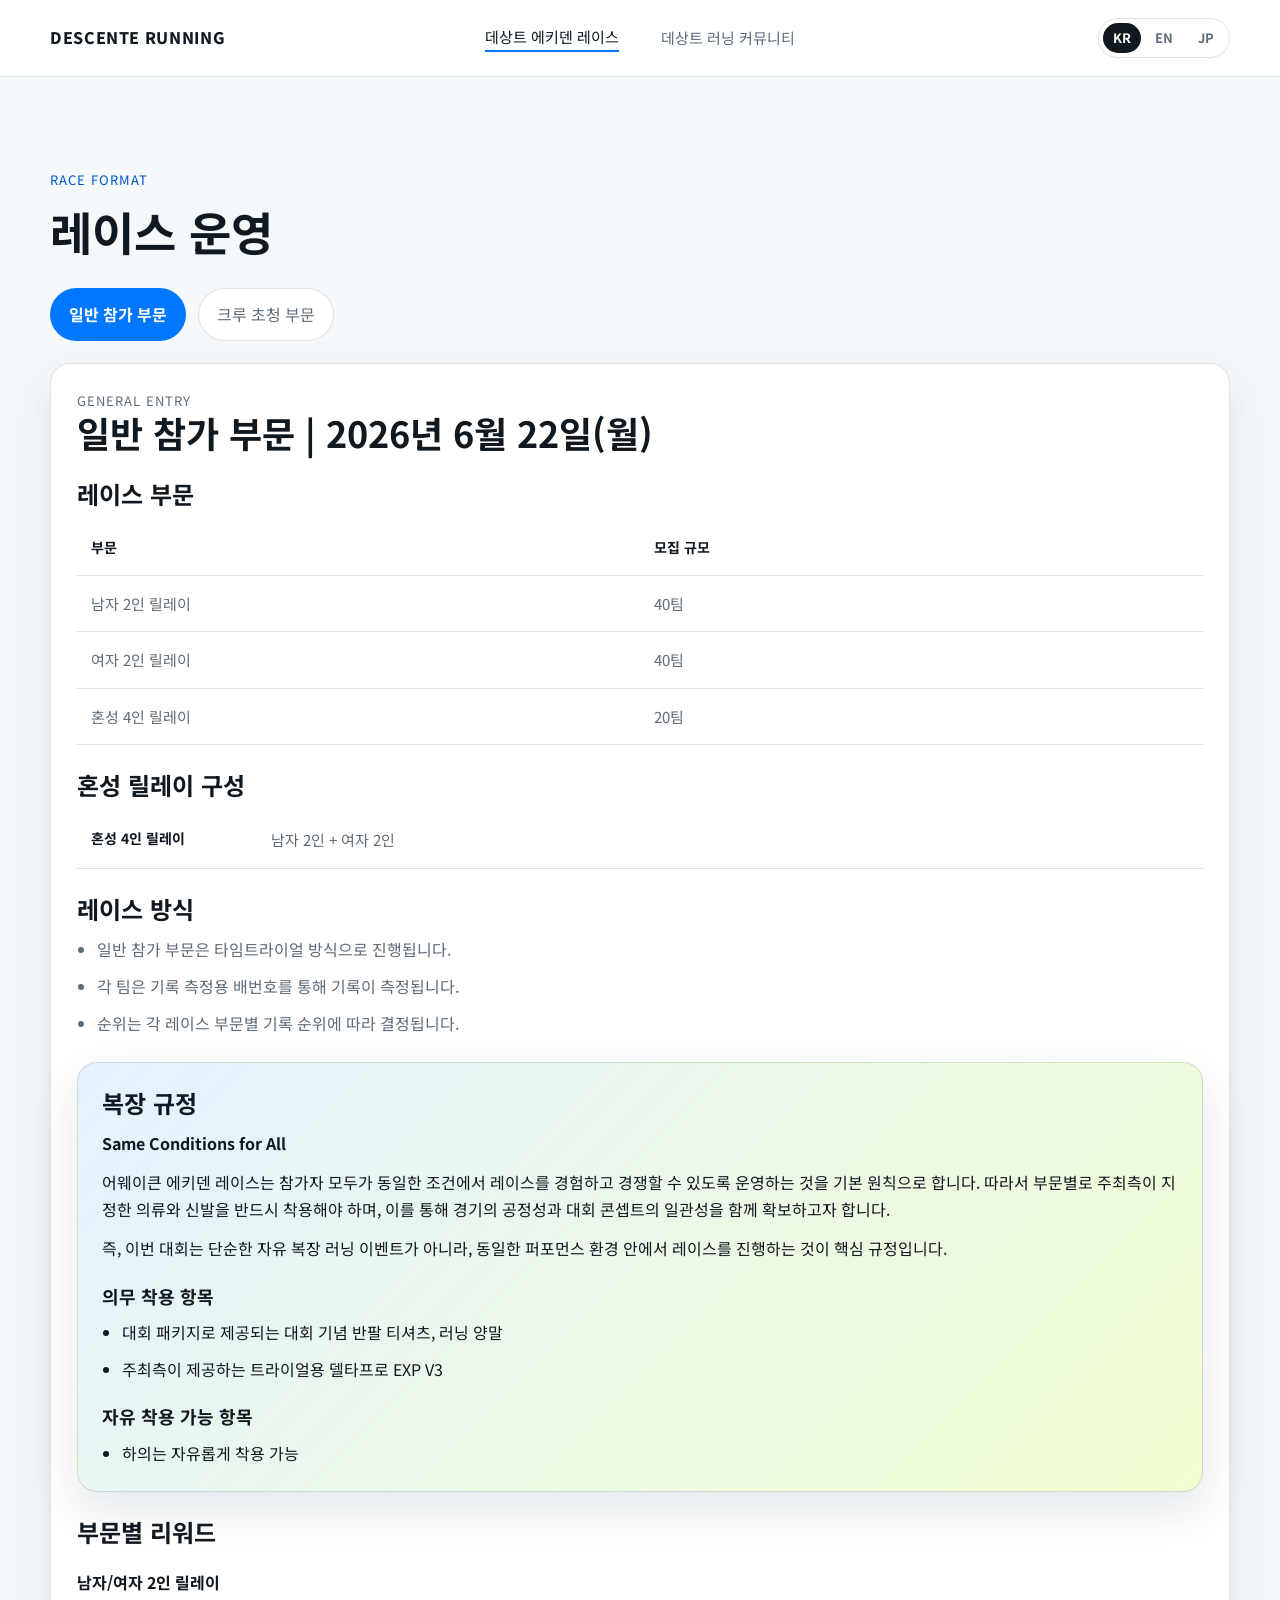
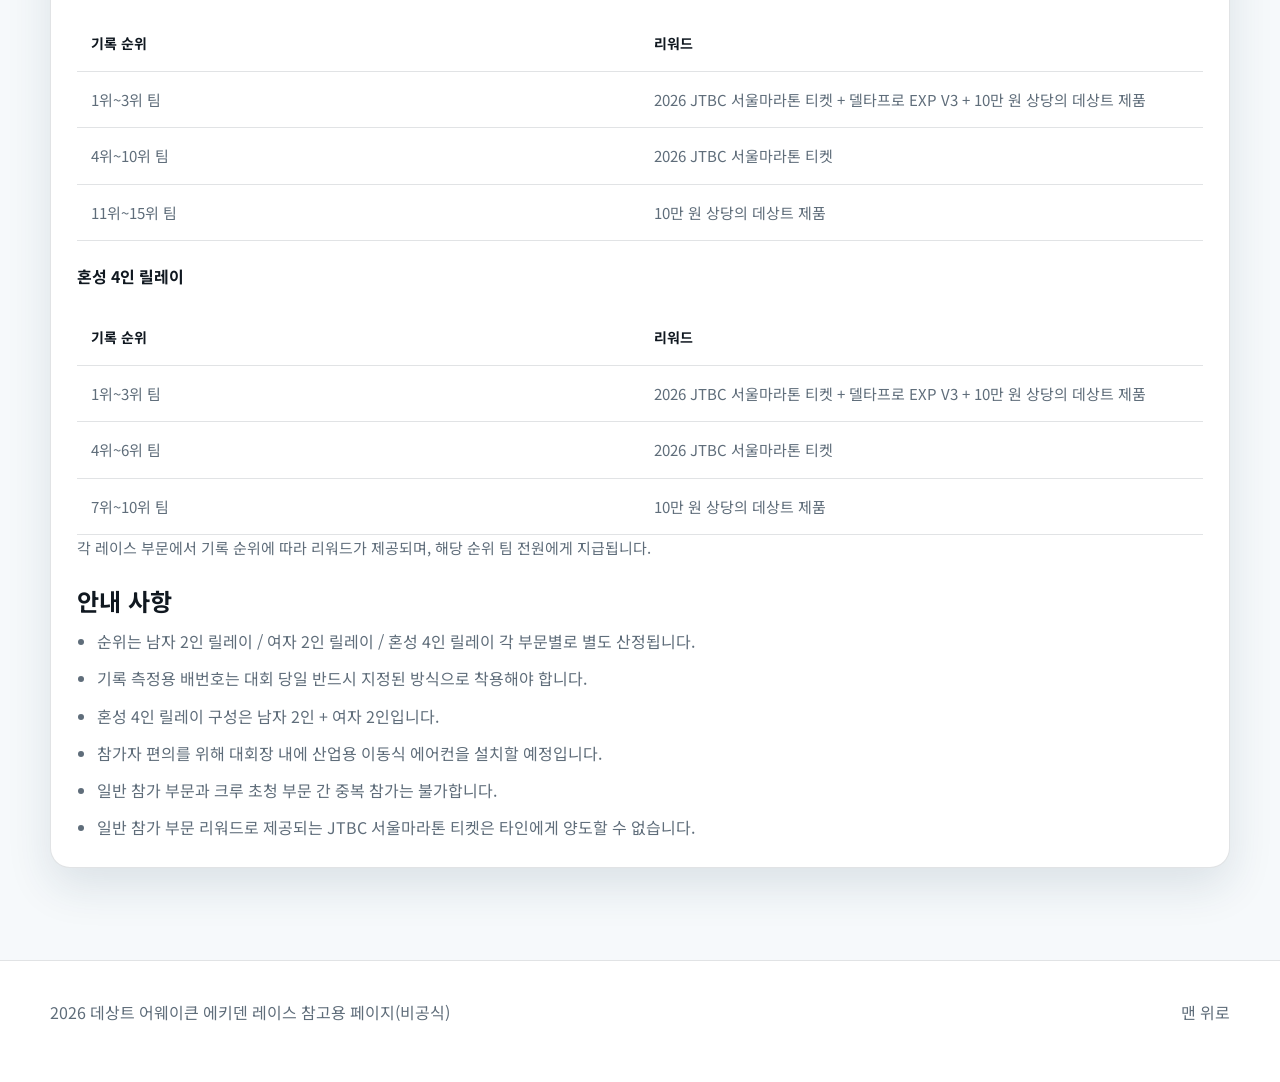
==== race.html @ 78cc6387 "Add files via upload" ====
<!DOCTYPE html>
<html lang="ko">
<head>
  <meta charset="UTF-8" />
  <meta name="viewport" content="width=device-width, initial-scale=1.0" />
  <title>레이스 운영 | 2026 데상트 어웨이큰 에키덴 레이스</title>
  <meta name="description" content="2026 데상트 어웨이큰 에키덴 레이스 운영 안내" />
  <link rel="preconnect" href="https://fonts.googleapis.com">
  <link rel="preconnect" href="https://fonts.gstatic.com" crossorigin>
  <link href="https://fonts.googleapis.com/css2?family=Noto+Sans+KR:wght@400;500;700;800&display=swap" rel="stylesheet">
  <link rel="stylesheet" href="styles.css" />
</head>
<body>
  <header class="site-header">
    <div class="container nav-wrap">
      <a href="index.html" class="brand">DESCENTE RUNNING</a>
      <button class="menu-toggle" aria-label="메뉴 열기">☰</button>
      <nav class="global-nav">
        <div class="nav-item" data-dropdown>
          <a class="nav-parent active" href="participation.html">데상트 에키덴 레이스</a>
          <div class="dropdown-menu">
            <a href="participation.html">참가 안내</a>
            <a class="active" href="race.html">레이스 운영</a>
            <a href="course.html">대회 코스</a>
            <a href="rules.html">규정</a>
            <a href="schedule.html">시간표</a>
            <a href="notice.html">유의 사항</a>
          </div>
        </div>
        <a href="drc.html">데상트 러닝 커뮤니티</a>
        <div class="language-switcher language-switcher-mobile" aria-label="언어 선택">
          <button type="button" data-lang="ko">KR</button>
          <button type="button" data-lang="en">EN</button>
          <button type="button" data-lang="ja">JP</button>
        </div>
      </nav>
      <div class="language-switcher language-switcher-desktop" aria-label="언어 선택">
        <button type="button" data-lang="ko">KR</button>
        <button type="button" data-lang="en">EN</button>
        <button type="button" data-lang="ja">JP</button>
      </div>
    </div>
  </header>

  <main id="top">
    <section class="section page-section">
      <div class="container">
        <div class="section-head">
          <p class="section-label">Race Format</p>
          <h1>레이스 운영</h1>
        </div>
        <div class="tabs" data-tabs>
          <div class="tab-buttons">
            <button class="tab-btn active" data-tab="general-race">일반 참가 부문</button>
            <button class="tab-btn" data-tab="crew-race">크루 초청 부문</button>
          </div>

          <article id="general-race" class="detail-card tab-panel active">
            <div class="section-head compact-head">
              <p class="section-label">General Entry</p>
              <h2>일반 참가 부문 | 2026년 6월 22일(월)</h2>
            </div>

            <div class="table-card scrollable inline-table">
              <h3>레이스 부문</h3>
              <table>
                <thead><tr><th>부문</th><th>모집 규모</th></tr></thead>
                <tbody>
                  <tr><td>남자 2인 릴레이</td><td>40팀</td></tr>
                  <tr><td>여자 2인 릴레이</td><td>40팀</td></tr>
                  <tr><td>혼성 4인 릴레이</td><td>20팀</td></tr>
                </tbody>
              </table>
            </div>

            <div class="table-card compact-table inline-table">
              <h3>혼성 릴레이 구성</h3>
              <table>
                <tbody>
                  <tr><th>혼성 4인 릴레이</th><td>남자 2인 + 여자 2인</td></tr>
                </tbody>
              </table>
            </div>

            <div class="info-block">
              <h3>레이스 방식</h3>
              <ul>
                <li>일반 참가 부문은 타임트라이얼 방식으로 진행됩니다.</li>
                <li>각 팀은 기록 측정용 배번호를 통해 기록이 측정됩니다.</li>
                <li>순위는 각 레이스 부문별 기록 순위에 따라 결정됩니다.</li>
              </ul>
            </div>

            <div class="notice-box compact dress-code-box">
              <h3>복장 규정</h3>
              <p><strong>Same Conditions for All</strong></p>
              <p>어웨이큰 에키덴 레이스는 참가자 모두가 동일한 조건에서 레이스를 경험하고 경쟁할 수 있도록 운영하는 것을 기본 원칙으로 합니다. 따라서 부문별로 주최측이 지정한 의류와 신발을 반드시 착용해야 하며, 이를 통해 경기의 공정성과 대회 콘셉트의 일관성을 함께 확보하고자 합니다.</p>
              <p>즉, 이번 대회는 단순한 자유 복장 러닝 이벤트가 아니라, 동일한 퍼포먼스 환경 안에서 레이스를 진행하는 것이 핵심 규정입니다.</p>
              <h4>의무 착용 항목</h4>
              <ul>
                <li>대회 패키지로 제공되는 대회 기념 반팔 티셔츠, 러닝 양말</li>
                <li>주최측이 제공하는 트라이얼용 델타프로 EXP V3</li>
              </ul>
              <h4>자유 착용 가능 항목</h4>
              <ul>
                <li>하의는 자유롭게 착용 가능</li>
              </ul>
            </div>

            <div class="table-card scrollable inline-table">
              <h3>부문별 리워드</h3>
              <h4>남자/여자 2인 릴레이</h4>
              <table>
                <thead><tr><th>기록 순위</th><th>리워드</th></tr></thead>
                <tbody>
                  <tr><td>1위~3위 팀</td><td>2026 JTBC 서울마라톤 티켓 + 델타프로 EXP V3 + 10만 원 상당의 데상트 제품</td></tr>
                  <tr><td>4위~10위 팀</td><td>2026 JTBC 서울마라톤 티켓</td></tr>
                  <tr><td>11위~15위 팀</td><td>10만 원 상당의 데상트 제품</td></tr>
                </tbody>
              </table>
              <h4>혼성 4인 릴레이</h4>
              <table>
                <thead><tr><th>기록 순위</th><th>리워드</th></tr></thead>
                <tbody>
                  <tr><td>1위~3위 팀</td><td>2026 JTBC 서울마라톤 티켓 + 델타프로 EXP V3 + 10만 원 상당의 데상트 제품</td></tr>
                  <tr><td>4위~6위 팀</td><td>2026 JTBC 서울마라톤 티켓</td></tr>
                  <tr><td>7위~10위 팀</td><td>10만 원 상당의 데상트 제품</td></tr>
                </tbody>
              </table>
              <p class="table-note">각 레이스 부문에서 기록 순위에 따라 리워드가 제공되며, 해당 순위 팀 전원에게 지급됩니다.</p>
            </div>

            <div class="info-block">
              <h3>안내 사항</h3>
              <ul>
                <li>순위는 남자 2인 릴레이 / 여자 2인 릴레이 / 혼성 4인 릴레이 각 부문별로 별도 산정됩니다.</li>
                <li>기록 측정용 배번호는 대회 당일 반드시 지정된 방식으로 착용해야 합니다.</li>
                <li>혼성 4인 릴레이 구성은 남자 2인 + 여자 2인입니다.</li>
                <li>참가자 편의를 위해 대회장 내에 산업용 이동식 에어컨을 설치할 예정입니다.</li>
                <li>일반 참가 부문과 크루 초청 부문 간 중복 참가는 불가합니다.</li>
                <li>일반 참가 부문 리워드로 제공되는 JTBC 서울마라톤 티켓은 타인에게 양도할 수 없습니다.</li>
              </ul>
            </div>
          </article>

          <article id="crew-race" class="detail-card tab-panel">
            <div class="section-head compact-head">
              <p class="section-label">Crew Invitational</p>
              <h2>크루 초청 부문 | 2026년 6월 23일(화)</h2>
            </div>

            <div class="table-card scrollable inline-table">
              <h3>레이스 부문</h3>
              <table>
                <thead><tr><th>구분</th><th>부문</th></tr></thead>
                <tbody>
                  <tr><td>개인전</td><td>남자부 개인전<br>여자부 개인전</td></tr>
                  <tr><td>3인 릴레이</td><td>남자부 3인 릴레이<br>여자부 3인 릴레이</td></tr>
                  <tr><td>혼성 릴레이</td><td>혼성 4인 릴레이<br>혼성 6인 릴레이</td></tr>
                </tbody>
              </table>
            </div>

            <div class="table-card compact-table inline-table">
              <h3>혼성 릴레이 구성</h3>
              <table>
                <tbody>
                  <tr><th>혼성 4인 릴레이</th><td>남자 2인 + 여자 2인</td></tr>
                  <tr><th>혼성 6인 릴레이</th><td>남자 3인 + 여자 3인</td></tr>
                </tbody>
              </table>
            </div>

            <div class="info-block">
              <h3>레이스 방식</h3>
              <ul>
                <li>크루 초청 부문은 예선 - 결선 방식으로 진행됩니다.</li>
                <li>총 9개 크루가 참가하며, 3개 크루씩 1개 조로 예선을 진행합니다.</li>
                <li>각 부문은 총 3개 조로 운영되며, 각 조 1위 팀만 결선에 진출합니다.</li>
                <li>따라서 모든 부문은 결선 3팀 동일 구조로 운영됩니다.</li>
              </ul>
            </div>

            <div class="table-card bracket-card">
              <h3>토너먼트 대진표</h3>
              <div class="tournament-bracket">
                <div class="bracket-round prelim-round">
                  <p class="bracket-round-title">예선</p>
                  <div class="bracket-match">
                    <p class="bracket-match-title">예선 1조</p>
                    <p class="bracket-match-body">3개 크루 참가</p>
                    <p class="bracket-match-note">1위 팀 결선 진출</p>
                  </div>
                  <div class="bracket-match">
                    <p class="bracket-match-title">예선 2조</p>
                    <p class="bracket-match-body">3개 크루 참가</p>
                    <p class="bracket-match-note">1위 팀 결선 진출</p>
                  </div>
                  <div class="bracket-match">
                    <p class="bracket-match-title">예선 3조</p>
                    <p class="bracket-match-body">3개 크루 참가</p>
                    <p class="bracket-match-note">1위 팀 결선 진출</p>
                  </div>
                </div>
                <div class="bracket-connectors" aria-hidden="true">
                  <span></span>
                  <span></span>
                  <span></span>
                </div>
                <div class="bracket-round final-round">
                  <p class="bracket-round-title">결선</p>
                  <div class="bracket-match championship-match">
                    <p class="bracket-match-title">결선 3팀</p>
                    <ul class="bracket-team-list">
                      <li>1조 1위</li>
                      <li>2조 1위</li>
                      <li>3조 1위</li>
                    </ul>
                    <p class="bracket-match-note">최종 순위 결정</p>
                  </div>
                </div>
              </div>
            </div>

            <div class="notice-box compact dress-code-box">
              <h3>복장 규정</h3>
              <p><strong>Same Conditions for All</strong></p>
              <p>어웨이큰 에키덴 레이스는 참가자 모두가 동일한 조건에서 레이스를 경험하고 경쟁할 수 있도록 운영하는 것을 기본 원칙으로 합니다. 따라서 부문별로 주최측이 지정한 의류와 신발을 반드시 착용해야 하며, 이를 통해 경기의 공정성과 대회 콘셉트의 일관성을 함께 확보하고자 합니다.</p>
              <p>즉, 이번 대회는 단순한 자유 복장 러닝 이벤트가 아니라, 동일한 퍼포먼스 환경 안에서 레이스를 진행하는 것이 핵심 규정입니다.</p>
              <h4>의무 착용 항목</h4>
              <ul>
                <li>주최측이 제공하는 크루 싱글렛</li>
                <li>주최측이 제공하는 하프 타이즈</li>
                <li>주최측이 제공하는 델타프로 EXP V3</li>
                <li>주최측이 제공하는 러닝 양말</li>
              </ul>
            </div>

            <div class="table-card scrollable inline-table">
              <h3>부문별 리워드</h3>
              <table>
                <thead><tr><th>부문</th><th>순위</th><th>리워드</th></tr></thead>
                <tbody>
                  <tr><td>남자/여자부 개인전</td><td>1위</td><td>2026 JTBC 서울마라톤 티켓</td></tr>
                  <tr><td>남자/여자부 3인 릴레이</td><td>1위</td><td>2026 JTBC 서울마라톤 티켓 전원 지급</td></tr>
                  <tr><td>혼성 4인 릴레이</td><td>1위</td><td>2026 JTBC 서울마라톤 티켓 전원 지급</td></tr>
                  <tr><td>혼성 6인 릴레이</td><td>1위</td><td>2026 JTBC 서울마라톤 티켓 전원 지급</td></tr>
                </tbody>
              </table>
            </div>

            <div class="table-card scrollable inline-table">
              <h3>크루 초청 부문 종합 포인트 운영안</h3>
              <table>
                <thead><tr><th>결선 순위</th><th>부여 포인트</th></tr></thead>
                <tbody>
                  <tr><td>1위</td><td>10 포인트</td></tr>
                  <tr><td>2위</td><td>6 포인트</td></tr>
                  <tr><td>3위</td><td>3 포인트</td></tr>
                </tbody>
              </table>
              <p class="table-note">각 레이스 부문 결선 결과 기준으로 1~3위 크루에 포인트를 부여합니다.</p>
            </div>

            <div class="table-card scrollable inline-table">
              <h3>포인트 집계 대상 부문</h3>
              <table>
                <thead><tr><th>구분</th><th>대상 부문</th></tr></thead>
                <tbody>
                  <tr><td>개인전</td><td>남자 개인전<br>여자 개인전</td></tr>
                  <tr><td>3인 릴레이</td><td>남자 3인 릴레이<br>여자 3인 릴레이</td></tr>
                  <tr><td>혼성 릴레이</td><td>혼성 4인 릴레이<br>혼성 6인 릴레이</td></tr>
                </tbody>
              </table>
              <p class="table-note">총 6개 부문 점수를 합산해 종합 순위를 산정합니다.</p>
            </div>

            <div class="table-card compact-table inline-table">
              <h3>최종 리워드</h3>
              <table>
                <tbody>
                  <tr><th>종합 우승 크루</th><td>JTBC 서울마라톤 티켓 8장</td></tr>
                  <tr><th>종합 준우승 크루</th><td>JTBC 서울마라톤 티켓 5장</td></tr>
                </tbody>
              </table>
            </div>

            <div class="info-block">
              <h3>동점 처리 기준</h3>
              <p>포인트 합산 결과가 같을 경우 아래 기준 순으로 최종 순위를 결정합니다.</p>
              <ul>
                <li>부문별 1위 횟수가 많은 크루 우선</li>
                <li>혼성 6인 릴레이 순위가 높은 크루 우선</li>
              </ul>
              <p>즉, 종합 포인트가 같더라도 더 많은 부문에서 우승한 크루가 우선이며, 1위 횟수까지 같을 경우에는 마지막 메인 종목인 혼성 6인 릴레이 성적이 높은 크루가 최종 상위 순위를 차지합니다.</p>
            </div>

            <div class="info-block">
              <h3>출전 유의사항</h3>
              <ul>
                <li>남자부/여자부 개인전과 남자부/여자부 3인 릴레이는 같은 참가자가 중복 출전할 수 없습니다.</li>
                <li>혼성 릴레이는 개인전 또는 3인 릴레이 출전자가 추가로 1개 부문까지 중복 출전할 수 있습니다.</li>
                <li>단, 1인이 3개 이상 부문에 출전하는 것은 불가합니다.</li>
              </ul>
            </div>

            <div class="info-block">
              <h3>안내 사항</h3>
              <ul>
                <li>참가자 편의를 위해 대회장 내에 산업용 이동식 에어컨을 설치할 예정입니다.</li>
                <li>일반 참가 부문과 크루 초청 부문 간 중복 참가는 불가합니다.</li>
                <li>레이스를 통해 확보한 JTBC 서울마라톤 티켓은 참가자 동의하에 크루 내에서 자유롭게 사용할 수 있습니다.</li>
                <li>레이스 부문별 토너먼트 조 추첨은 5월 9일(토, 예정) 온라인 또는 오프라인으로 진행할 예정입니다.</li>
                <li>대회 규정은 조 추첨 당일 운영진 회의를 통해 상세히 안내할 예정이며, 필요 시 대회 전까지 일부 내용을 수정·보완할 수 있습니다.</li>
              </ul>
            </div>
          </article>
        </div>
      </div>
    </section>
  </main>

  <footer class="site-footer">
    <div class="container footer-wrap">
      <p>2026 데상트 어웨이큰 에키덴 레이스 참고용 페이지(비공식)</p>
      <a href="#top">맨 위로</a>
    </div>
  </footer>

  <script src="script.js"></script>
</body>
</html>
---- styles.css ----
:root {
  --bg: #f6f9fb;
  --surface: #ffffff;
  --surface-2: #edf5f7;
  --line: rgba(13,31,45,0.12);
  --text: #101820;
  --muted: #5f6d7a;
  --accent: #0077ff;
  --accent-dark: #0058c7;
  --highlight: #c8ff3d;
  --container: 1180px;
  --radius: 20px;
  --shadow: 0 18px 45px rgba(24,56,84,0.12);
}
* { box-sizing: border-box; }
html { scroll-behavior: smooth; }
section[id] { scroll-margin-top: 96px; }
body { margin: 0; font-family: 'Noto Sans KR', sans-serif; background: var(--bg); color: var(--text); line-height: 1.7; }
a { color: inherit; text-decoration: none; }
button { font: inherit; }
img { max-width: 100%; display: block; }
.container { width: min(calc(100% - 40px), var(--container)); margin: 0 auto; }
.narrow { width: min(calc(100% - 40px), 860px); margin: 0 auto; }
.site-header { position: sticky; top: 0; z-index: 30; backdrop-filter: blur(16px); background: rgba(255,255,255,0.88); border-bottom: 1px solid var(--line); }
.nav-wrap { position: relative; display: flex; align-items: center; justify-content: flex-start; gap: 24px; min-height: 76px; }
.brand { position: relative; z-index: 2; font-weight: 800; letter-spacing: 0.04em; }
.global-nav { position: absolute; left: 50%; transform: translateX(-50%); display: flex; flex-wrap: wrap; align-items: center; justify-content: center; gap: 42px; color: var(--muted); font-size: 15px; }
.global-nav a:hover, .global-nav a.active, .nav-parent:hover, .nav-parent.active { color: var(--text); }
.global-nav a.active, .nav-parent.active { border-bottom: 2px solid var(--accent); }
.nav-item { position: relative; }
.nav-parent { display: inline-flex; align-items: center; gap: 6px; padding: 0; border: 0; background: transparent; color: var(--muted); cursor: pointer; }
.dropdown-menu { display: none; position: absolute; top: 100%; left: 50%; transform: translateX(-50%); min-width: 180px; padding: 10px; border: 1px solid var(--line); border-radius: 16px; background: rgba(255,255,255,0.98); box-shadow: var(--shadow); }
.dropdown-menu a { display: block; padding: 9px 12px; border-radius: 10px; white-space: nowrap; color: var(--muted); }
.dropdown-menu a:hover, .dropdown-menu a.active { color: var(--accent-dark); background: rgba(0,119,255,0.09); border-bottom: 0; }
.nav-item.open .dropdown-menu, .nav-item:hover .dropdown-menu, .nav-item:focus-within .dropdown-menu { display: block; }
.menu-toggle { display: none; background: transparent; color: var(--text); border: 1px solid var(--line); border-radius: 12px; padding: 8px 12px; }
.language-switcher { display: inline-flex; align-items: center; gap: 4px; padding: 4px; border: 1px solid var(--line); border-radius: 999px; background: rgba(255,255,255,0.86); }
.language-switcher button { min-width: 38px; min-height: 30px; padding: 0 8px; border: 0; border-radius: 999px; background: transparent; color: var(--muted); font-size: 13px; font-weight: 700; cursor: pointer; }
.language-switcher button.active { background: var(--text); color: #fff; }
.language-switcher-desktop { position: relative; z-index: 2; margin-left: auto; }
.language-switcher-mobile { display: none; }
.hero { padding: 88px 0 56px; background: radial-gradient(circle at top right, rgba(200,255,61,0.45), transparent 30%), linear-gradient(180deg, #e5f5ff 0%, #f6f9fb 100%); }
.hero-grid { display: grid; grid-template-columns: 1.3fr 0.9fr; gap: 28px; align-items: stretch; }
.eyebrow, .section-label { color: var(--accent-dark); text-transform: uppercase; letter-spacing: 0.08em; font-size: 13px; margin: 0 0 14px; }
.hero h1 { font-size: clamp(38px, 6vw, 72px); line-height: 1.05; margin: 0 0 20px; }
.lead, .section-desc { color: var(--muted); font-size: 18px; margin: 0; }
.hero-actions { display: flex; flex-wrap: wrap; gap: 12px; margin-top: 28px; }
.btn { display: inline-flex; align-items: center; justify-content: center; min-height: 50px; padding: 0 20px; border-radius: 999px; font-weight: 700; border: 1px solid transparent; }
.btn.primary { background: var(--accent); color: #fff; }
.btn.ghost { border-color: var(--line); }
.form-action { margin-top: 18px; display: flex; justify-content: center; }
.hero-panel { display: grid; gap: 14px; }
.stat-card, .info-card, .detail-card, .table-card, .notice-box, .course-placeholder { background: var(--surface); border: 1px solid var(--line); border-radius: var(--radius); box-shadow: var(--shadow); }
.stat-card { padding: 22px; }
.stat-card span, .info-card span { display: block; color: var(--muted); font-size: 14px; margin-bottom: 10px; }
.stat-card strong, .info-card strong { font-size: 21px; line-height: 1.4; }
.stat-card.accent { background: linear-gradient(135deg, rgba(0,119,255,0.12), rgba(200,255,61,0.32)); }
.quick-links { padding: 0 0 12px; }
.quick-grid { display: grid; grid-template-columns: repeat(4, 1fr); gap: 14px; }
.quick-grid a { padding: 18px 20px; border-radius: 16px; border: 1px solid var(--line); background: var(--surface); text-align: center; color: var(--muted); }
.quick-grid a:hover { color: var(--accent-dark); border-color: rgba(0,119,255,0.35); }
.section { padding: 92px 0; }
.section.alt { background: #edf5f7; }
.section-head { margin-bottom: 30px; }
.section h1, .section h2 { font-size: clamp(28px, 4vw, 46px); line-height: 1.15; margin: 0; }
.participation-page .section-head { margin-bottom: 34px; }
.participation-page .tabs { display: grid; gap: 22px; }
.participation-page .tabs .tab-buttons { margin-bottom: 0; gap: 12px; }
.participation-page .tab-btn { min-height: 48px; padding: 12px 20px; }
.participation-page .tab-panel.active { display: grid; gap: 20px; }
.participation-page .table-card,
.participation-page .notice-box { margin-top: 0; }
.participation-page .table-card h3,
.participation-page .notice-box h3 { margin-bottom: 14px; }
.participation-page .application-box p { margin: 2px 0 0; line-height: 1.75; }
.participation-page .form-action { margin-top: 6px; justify-content: flex-start; }
.participation-page .crew-link-grid { margin-top: 4px; }
.intro-section { min-height: calc(100vh - 139px); display: flex; align-items: center; background: radial-gradient(circle at top right, rgba(200,255,61,0.50), transparent 30%), radial-gradient(circle at left top, rgba(0,119,255,0.14), transparent 34%), linear-gradient(180deg, #e9f7ff 0%, #f6f9fb 100%); }
.intro-section h1 { font-size: clamp(40px, 6vw, 72px); line-height: 1.05; }
.intro-copy { color: var(--muted); font-size: 18px; margin: 18px 0 0; }
.home-info-head { margin-top: 42px; margin-bottom: 16px; }
.home-info-head h2 { font-size: clamp(26px, 3.4vw, 40px); }
.event-summary-table { margin-top: 0; }
.event-summary-table table { min-width: 0; }
.event-summary-table th { width: 140px; }
.home-division-head { margin-top: 34px; margin-bottom: 16px; }
.home-division-head h3 { margin: 0; font-size: clamp(26px, 3.4vw, 40px); line-height: 1.15; }
.division-table-desktop { margin-top: 0; }
.division-table-mobile { display: none; }
.home-info-actions { display: flex; flex-wrap: wrap; justify-content: center; gap: 12px; margin-top: 18px; }
.page-section { min-height: calc(100vh - 139px); }
.race-subnav { display: flex; flex-wrap: wrap; gap: 10px; margin: 0 0 28px; }
.race-subnav a { display: inline-flex; align-items: center; justify-content: center; min-height: 44px; padding: 0 16px; border: 1px solid var(--line); border-radius: 999px; color: var(--muted); background: var(--surface); font-weight: 700; }
.race-subnav a:hover { color: #fff; background: var(--accent); border-color: transparent; }
.video-wrap { margin-top: 28px; border-radius: 24px; overflow: hidden; border: 1px solid var(--line); }
.video-wrap iframe { width: 100%; aspect-ratio: 16 / 9; border: 0; }
.card-grid { display: grid; gap: 20px; }
.card-grid.four { grid-template-columns: repeat(4, 1fr); }
.card-grid.three { grid-template-columns: repeat(3, 1fr); }
.card-grid.two { grid-template-columns: repeat(2, 1fr); }
.info-card, .detail-card { padding: 26px; }
.detail-card h3, .table-card h3 { margin-top: 0; font-size: 24px; line-height: 1.3; }
.detail-card ul, .accordion-body ul { margin: 0; padding-left: 20px; color: var(--muted); }
.detail-card li + li { margin-top: 10px; }
.detail-card p { color: var(--muted); margin: 0; }
.notice-stack { display: grid; gap: 18px; }
.rules-stack .detail-card { display: grid; gap: 18px; }
.rules-stack .detail-card > * { margin-top: 0; margin-bottom: 0; }
.rules-stack .detail-card h2 { font-size: clamp(24px, 3vw, 34px); }
.race-format-stack { display: grid; gap: 22px; }
.tabs .detail-card.tab-panel.active { display: grid; gap: 24px; }
.tabs .detail-card.tab-panel.active > * { margin-top: 0; margin-bottom: 0; }
.compact-head { margin-bottom: 18px; }
.compact-head h2 { font-size: clamp(24px, 3vw, 36px); }
.tabs .detail-card.tab-panel.active .compact-head { margin-bottom: 0; }
.info-block { margin-top: 22px; }
.tabs .detail-card.tab-panel.active .info-block { margin-top: 0; }
.info-block h3 { margin: 0 0 12px; font-size: 24px; }
.info-block h4 { margin: 18px 0 8px; font-size: 18px; }
.info-block p { margin: 0 0 12px; color: var(--muted); }
.info-block p:last-child { margin-bottom: 0; }
.info-block ul { margin: 0; padding-left: 20px; color: var(--muted); }
.info-block ul + p { margin-top: 12px; }
.info-block li + li { margin-top: 10px; }
.reward-box { margin-top: 18px; padding: 16px; border-radius: 16px; background: rgba(200,255,61,0.24); border: 1px solid rgba(0,119,255,0.14); }
.reward-box p { margin: 6px 0; }
.table-card { padding: 26px; margin-top: 20px; }
.table-card table { width: 100%; border-collapse: collapse; min-width: 720px; }
.table-card.compact-table { overflow-x: auto; }
.table-card.compact-table table { min-width: 520px; }
.table-card.inline-table { margin-top: 0; padding: 0; border: 0; border-radius: 0; box-shadow: none; background: transparent; }
.table-card.inline-table table { min-width: 520px; }
.table-card.inline-table h3 { margin-bottom: 12px; }
.table-card th, .table-card td { text-align: left; padding: 15px 14px; border-bottom: 1px solid var(--line); vertical-align: top; }
.table-card th { color: var(--text); font-size: 14px; width: 180px; }
.table-card td { color: var(--muted); font-size: 15px; }
.drc-program-table table { min-width: 680px; }
.drc-program-table th,
.drc-program-table td { padding: 14px 10px; }
.drc-program-table th:first-child,
.drc-program-table td:first-child { width: 52px; text-align: center; }
.drc-program-table th:nth-child(2),
.drc-program-table td:nth-child(2) { width: 120px; }
.drc-program-table th:nth-child(3),
.drc-program-table td:nth-child(3) { width: 92px; white-space: nowrap; }
.drc-program-table th:nth-child(4),
.drc-program-table td:nth-child(4) { width: 110px; white-space: nowrap; }
.table-note { margin: 12px 0 0; color: var(--muted); font-size: 15px; }
.scrollable { overflow-x: auto; }
.top-gap { margin-top: 32px; }
.tabs { display: grid; gap: 22px; }
.tabs .tab-buttons { display: flex; flex-wrap: wrap; gap: 12px; margin-bottom: 0; }
.tab-btn { border: 1px solid var(--line); border-radius: 999px; background: var(--surface); color: var(--muted); padding: 12px 18px; min-height: 48px; cursor: pointer; }
.tab-btn.active { background: var(--accent); color: #fff; border-color: transparent; font-weight: 700; }
.tab-panel { display: none; }
.tab-panel.active { display: block; }
.notice-box { padding: 24px; color: var(--text); background: linear-gradient(135deg, rgba(0,119,255,0.10), rgba(200,255,61,0.24)); }
.notice-box.compact { margin-top: 20px; }
.notice-box h3 { margin: 0 0 12px; font-size: 24px; }
.application-box { background: var(--surface); }
.application-steps { margin: 0 0 14px; padding: 0; list-style: none; display: grid; gap: 10px; counter-reset: application-step; }
.application-steps li { position: relative; padding: 12px 16px 12px 52px; border: 1px solid var(--line); border-radius: 16px; background: rgba(0,119,255,0.04); color: var(--text); font-weight: 700; }
.application-steps li::before { counter-increment: application-step; content: counter(application-step); position: absolute; left: 14px; top: 50%; width: 26px; height: 26px; border-radius: 999px; background: var(--accent); color: #fff; font-size: 13px; font-weight: 800; display: grid; place-items: center; transform: translateY(-50%); }
.crew-link-grid { display: grid; grid-template-columns: repeat(2, minmax(0, 1fr)); gap: 10px; }
.crew-link-grid a { display: block; padding: 14px 16px; border: 1px solid var(--line); border-radius: 16px; background: rgba(0,119,255,0.04); color: var(--text); font-weight: 700; text-decoration: none; transition: border-color 0.2s ease, transform 0.2s ease, background 0.2s ease; }
.crew-link-grid a:hover,
.crew-link-grid a:focus-visible { border-color: var(--accent); background: rgba(0,119,255,0.08); transform: translateY(-1px); }
.dress-code-box h3 { margin: 0 0 12px; font-size: 24px; }
.dress-code-box h4 { margin: 18px 0 8px; font-size: 18px; }
.dress-code-box p { margin: 0 0 12px; color: var(--text); }
.dress-code-box p:last-child { margin-bottom: 0; }
.dress-code-box ul { margin: 0; padding-left: 20px; color: var(--text); }
.dress-code-box li + li { margin-top: 10px; }
.bracket-card { margin-top: 18px; }
.tournament-bracket { display: grid; grid-template-columns: minmax(280px, 1fr) 72px minmax(240px, 0.9fr); gap: 18px; align-items: stretch; }
.bracket-round { display: grid; gap: 14px; }
.final-round { align-content: center; }
.bracket-round-title { margin: 0; color: var(--accent-dark); font-size: 13px; font-weight: 800; letter-spacing: 0.08em; text-transform: uppercase; }
.bracket-match { position: relative; padding: 18px; border: 1px solid var(--line); border-radius: 18px; background: rgba(255,255,255,0.88); box-shadow: var(--shadow); }
.bracket-match-title { margin: 0 0 6px; font-size: 18px; font-weight: 800; color: var(--text); }
.bracket-match-body { margin: 0; color: var(--muted); font-size: 15px; }
.bracket-match-note { margin: 10px 0 0; color: var(--accent-dark); font-size: 13px; font-weight: 700; }
.bracket-connectors { position: relative; display: grid; grid-template-rows: repeat(3, 1fr); align-items: center; min-height: 320px; }
.bracket-connectors::before { content: ""; position: absolute; left: 18px; top: 16.666%; bottom: 16.666%; width: 2px; background: var(--line-strong, var(--accent)); }
.bracket-connectors::after { content: ""; position: absolute; left: 18px; top: 50%; width: 36px; height: 2px; background: var(--line-strong, var(--accent)); transform: translateY(-50%); }
.bracket-connectors span { display: block; width: 20px; height: 2px; background: var(--line-strong, var(--accent)); }
.championship-match { min-height: 220px; display: grid; align-content: center; }
.bracket-team-list { margin: 4px 0 0; padding-left: 18px; color: var(--muted); }
.bracket-team-list li + li { margin-top: 8px; }
.accordion { display: grid; gap: 14px; }
.accordion-item { border: 1px solid var(--line); border-radius: 18px; overflow: hidden; background: var(--surface); box-shadow: var(--shadow); }
.accordion-header { width: 100%; background: transparent; color: var(--text); border: 0; padding: 20px 22px; text-align: left; font-weight: 700; cursor: pointer; }
.accordion-body { display: none; padding: 0 22px 22px; }
.accordion-item.open .accordion-body { display: block; }
.course-placeholder { min-height: 260px; display: grid; place-items: center; text-align: center; padding: 32px; border-style: dashed; }
.course-placeholder p { font-size: 28px; margin: 0 0 10px; }
.course-placeholder span { color: var(--muted); }
.site-footer { padding: 22px 0 40px; border-top: 1px solid var(--line); background: #fff; }
.footer-wrap { display: flex; justify-content: space-between; align-items: center; gap: 16px; color: var(--muted); }
@media (max-width: 1024px) { .hero-grid, .card-grid.four, .card-grid.three, .card-grid.two, .quick-grid { grid-template-columns: 1fr 1fr; } }
@media (max-width: 780px) {
  .menu-toggle { display: inline-flex; margin-left: auto; }
  .global-nav { display: none; position: absolute; top: 76px; right: 20px; left: 20px; transform: none; padding: 16px; background: rgba(255,255,255,0.98); border: 1px solid var(--line); border-radius: 18px; flex-direction: column; gap: 18px; text-align: center; }
  .global-nav.open { display: flex; }
  .language-switcher-desktop { display: none; }
  .language-switcher-mobile { display: inline-flex; justify-content: center; align-self: center; margin-top: 2px; }
  .nav-item { width: 100%; }
  .nav-parent { width: 100%; justify-content: center; min-height: 38px; }
  .global-nav > a { text-align: center; }
  .dropdown-menu { position: static; display: none; transform: none; min-width: 0; margin-top: 8px; padding: 8px; box-shadow: none; background: rgba(0,119,255,0.06); }
  .nav-item:hover .dropdown-menu,
  .nav-item:focus-within .dropdown-menu { display: none; }
  .nav-item.open .dropdown-menu { display: grid; }
  .dropdown-menu a { white-space: normal; }
  .section { padding: 76px 0; }
  .section-head { margin-bottom: 24px; }
  .table-card { padding: 18px; }
  .table-card table,
  .table-card.compact-table table,
  .table-card.inline-table table { min-width: 0; }
  .table-card thead { display: none; }
  .table-card tr { display: grid; gap: 6px; padding: 14px 0; border-bottom: 1px solid var(--line); }
  .table-card th,
  .table-card td { display: block; width: 100%; padding: 0; border-bottom: 0; }
  .table-card th { color: var(--accent-dark); font-size: 13px; }
  .table-card td { font-size: 15px; }
  .table-card td:first-child { color: var(--accent-dark); font-weight: 700; font-size: 13px; }
  .table-card td[rowspan] { grid-row: auto; }
  .tabs { gap: 18px; }
  .tabs .tab-buttons { gap: 10px; }
  .tab-btn { width: 100%; justify-content: center; min-height: 46px; }
  .notice-box { padding: 20px; }
  .drc-program-table th:first-child,
  .drc-program-table td:first-child,
  .drc-program-table th:nth-child(2),
  .drc-program-table td:nth-child(2),
  .drc-program-table th:nth-child(3),
  .drc-program-table td:nth-child(3),
  .drc-program-table th:nth-child(4),
  .drc-program-table td:nth-child(4) { width: 100%; text-align: left; }
  .tournament-bracket { grid-template-columns: 1fr; gap: 12px; }
  .bracket-connectors { min-height: 40px; }
  .bracket-connectors::before { left: 50%; top: 10px; width: 2px; height: 20px; transform: translateX(-50%); }
  .bracket-connectors::after { display: none; }
  .bracket-connectors span { display: none; }
  .championship-match { min-height: 0; }
  .application-steps li { padding: 12px 14px 12px 48px; }
  .crew-link-grid { grid-template-columns: 1fr; }
  .participation-page .section-head { margin-bottom: 28px; }
  .participation-page .tabs { gap: 18px; }
  .participation-page .tab-panel.active { gap: 18px; }
  .participation-page .form-action { justify-content: center; margin-top: 2px; }
  .home-info-head,
  .home-division-head { margin-bottom: 12px; }
  .home-division-head { margin-top: 26px; }
  .home-division-head .section-label { margin-bottom: 8px; }
  .division-table-desktop { display: none; }
  .division-table-mobile { display: grid; gap: 14px; }
  .division-table-mobile .table-card { margin-top: 0; }
  .hero-grid, .card-grid.four, .card-grid.three, .card-grid.two, .quick-grid { grid-template-columns: 1fr; }
  .footer-wrap { display: grid; grid-template-columns: 1fr; gap: 6px; }
  .hero { padding-top: 60px; }
  .lead, .intro-copy, .section-desc { font-size: 16px; }
}
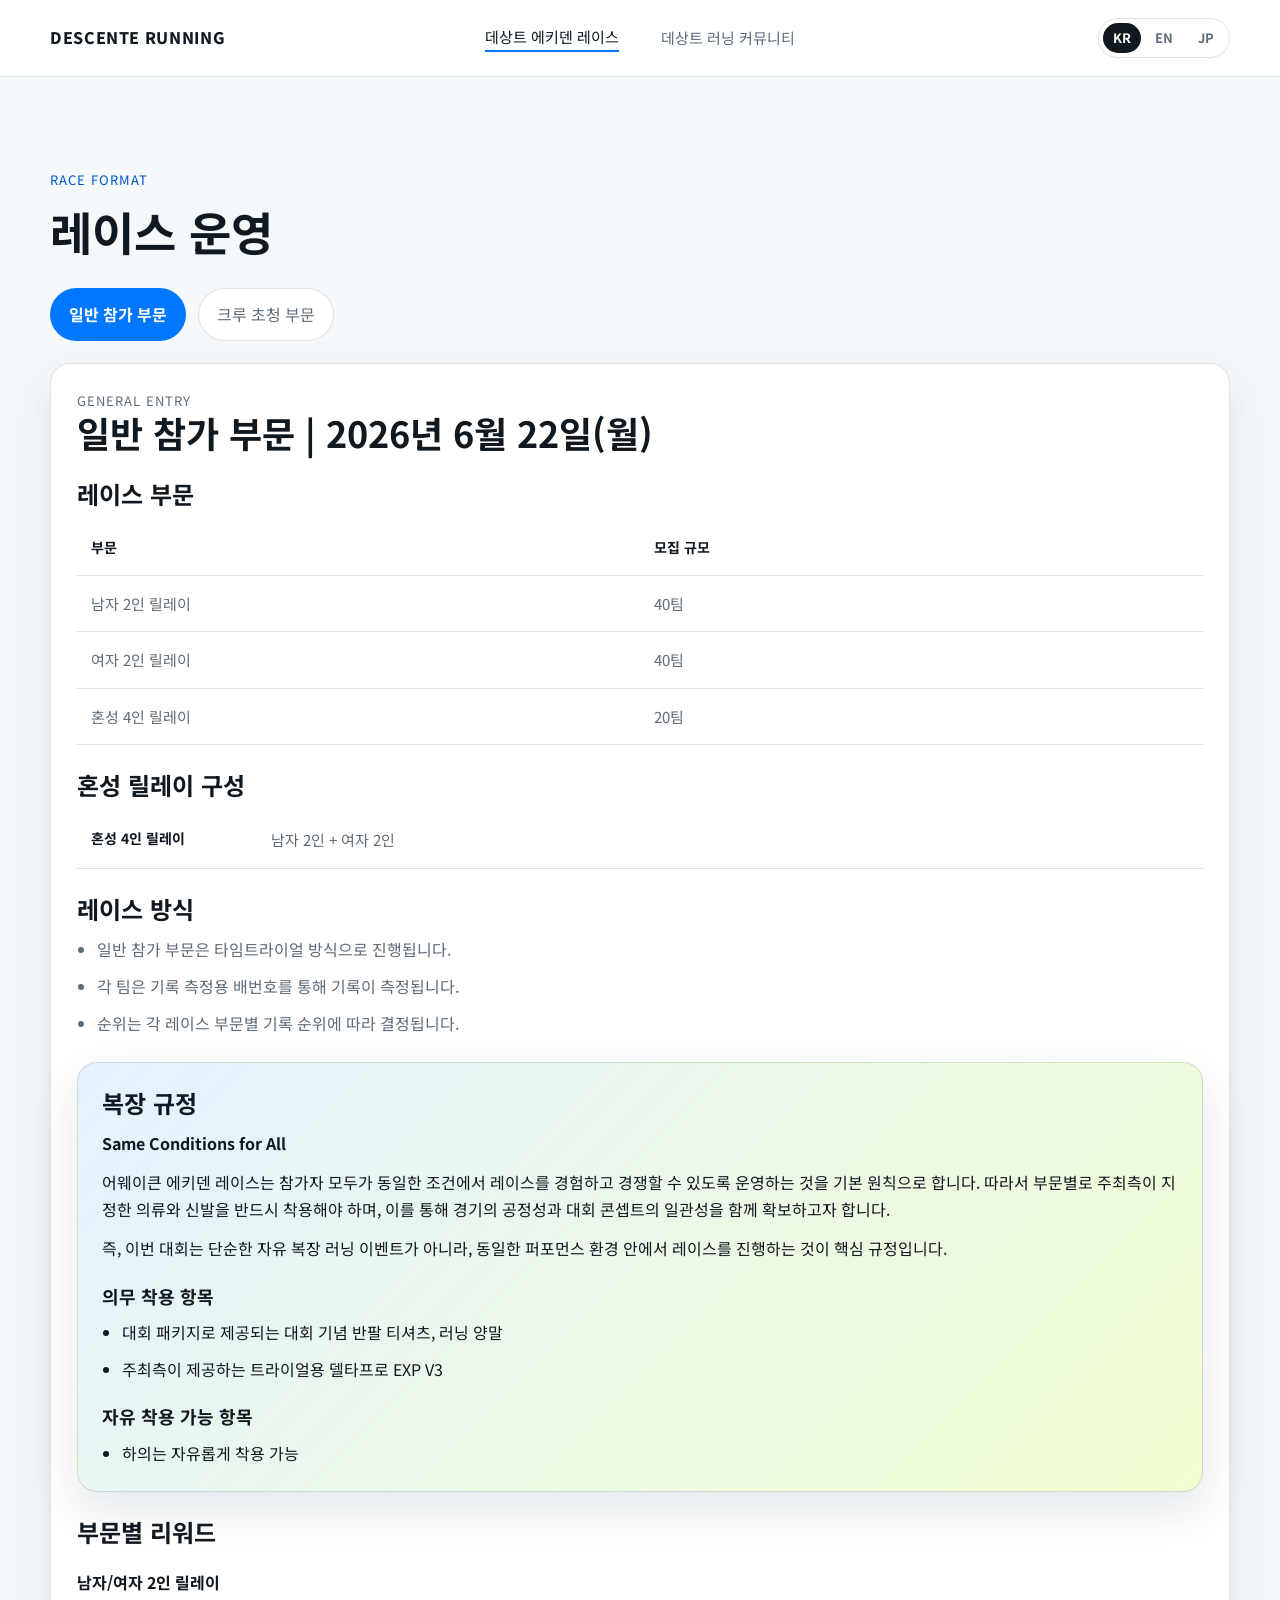
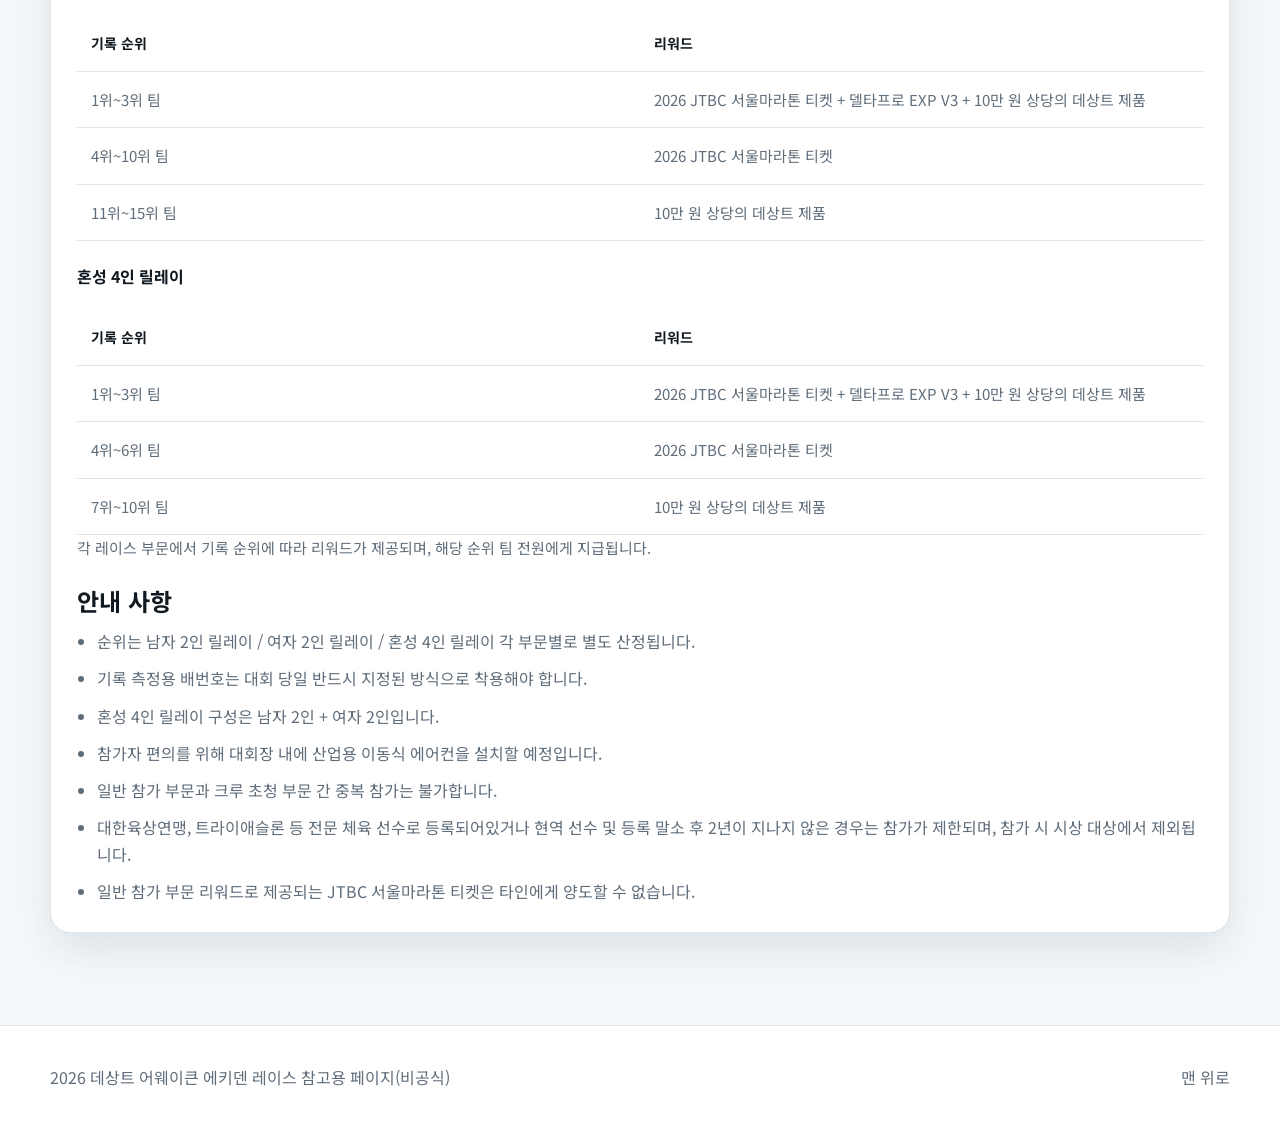
==== commit ee2a7248: "Initial site setup and content updates" ====
--- a/race.html
+++ b/race.html
@@ -138,6 +138,7 @@
                 <li>혼성 4인 릴레이 구성은 남자 2인 + 여자 2인입니다.</li>
                 <li>참가자 편의를 위해 대회장 내에 산업용 이동식 에어컨을 설치할 예정입니다.</li>
                 <li>일반 참가 부문과 크루 초청 부문 간 중복 참가는 불가합니다.</li>
+                <li>대한육상연맹, 트라이애슬론 등 전문 체육 선수로 등록되어있거나 현역 선수 및 등록 말소 후 2년이 지나지 않은 경우는 참가가 제한되며, 참가 시 시상 대상에서 제외됩니다.</li>
                 <li>일반 참가 부문 리워드로 제공되는 JTBC 서울마라톤 티켓은 타인에게 양도할 수 없습니다.</li>
               </ul>
             </div>
@@ -309,6 +310,7 @@
               <ul>
                 <li>참가자 편의를 위해 대회장 내에 산업용 이동식 에어컨을 설치할 예정입니다.</li>
                 <li>일반 참가 부문과 크루 초청 부문 간 중복 참가는 불가합니다.</li>
+                <li>대한육상연맹, 트라이애슬론 등 전문 체육 선수로 등록되어있거나 현역 선수 및 등록 말소 후 2년이 지나지 않은 경우는 참가가 제한되며, 참가 시 시상 대상에서 제외됩니다.</li>
                 <li>레이스를 통해 확보한 JTBC 서울마라톤 티켓은 참가자 동의하에 크루 내에서 자유롭게 사용할 수 있습니다.</li>
                 <li>레이스 부문별 토너먼트 조 추첨은 5월 9일(토, 예정) 온라인 또는 오프라인으로 진행할 예정입니다.</li>
                 <li>대회 규정은 조 추첨 당일 운영진 회의를 통해 상세히 안내할 예정이며, 필요 시 대회 전까지 일부 내용을 수정·보완할 수 있습니다.</li>
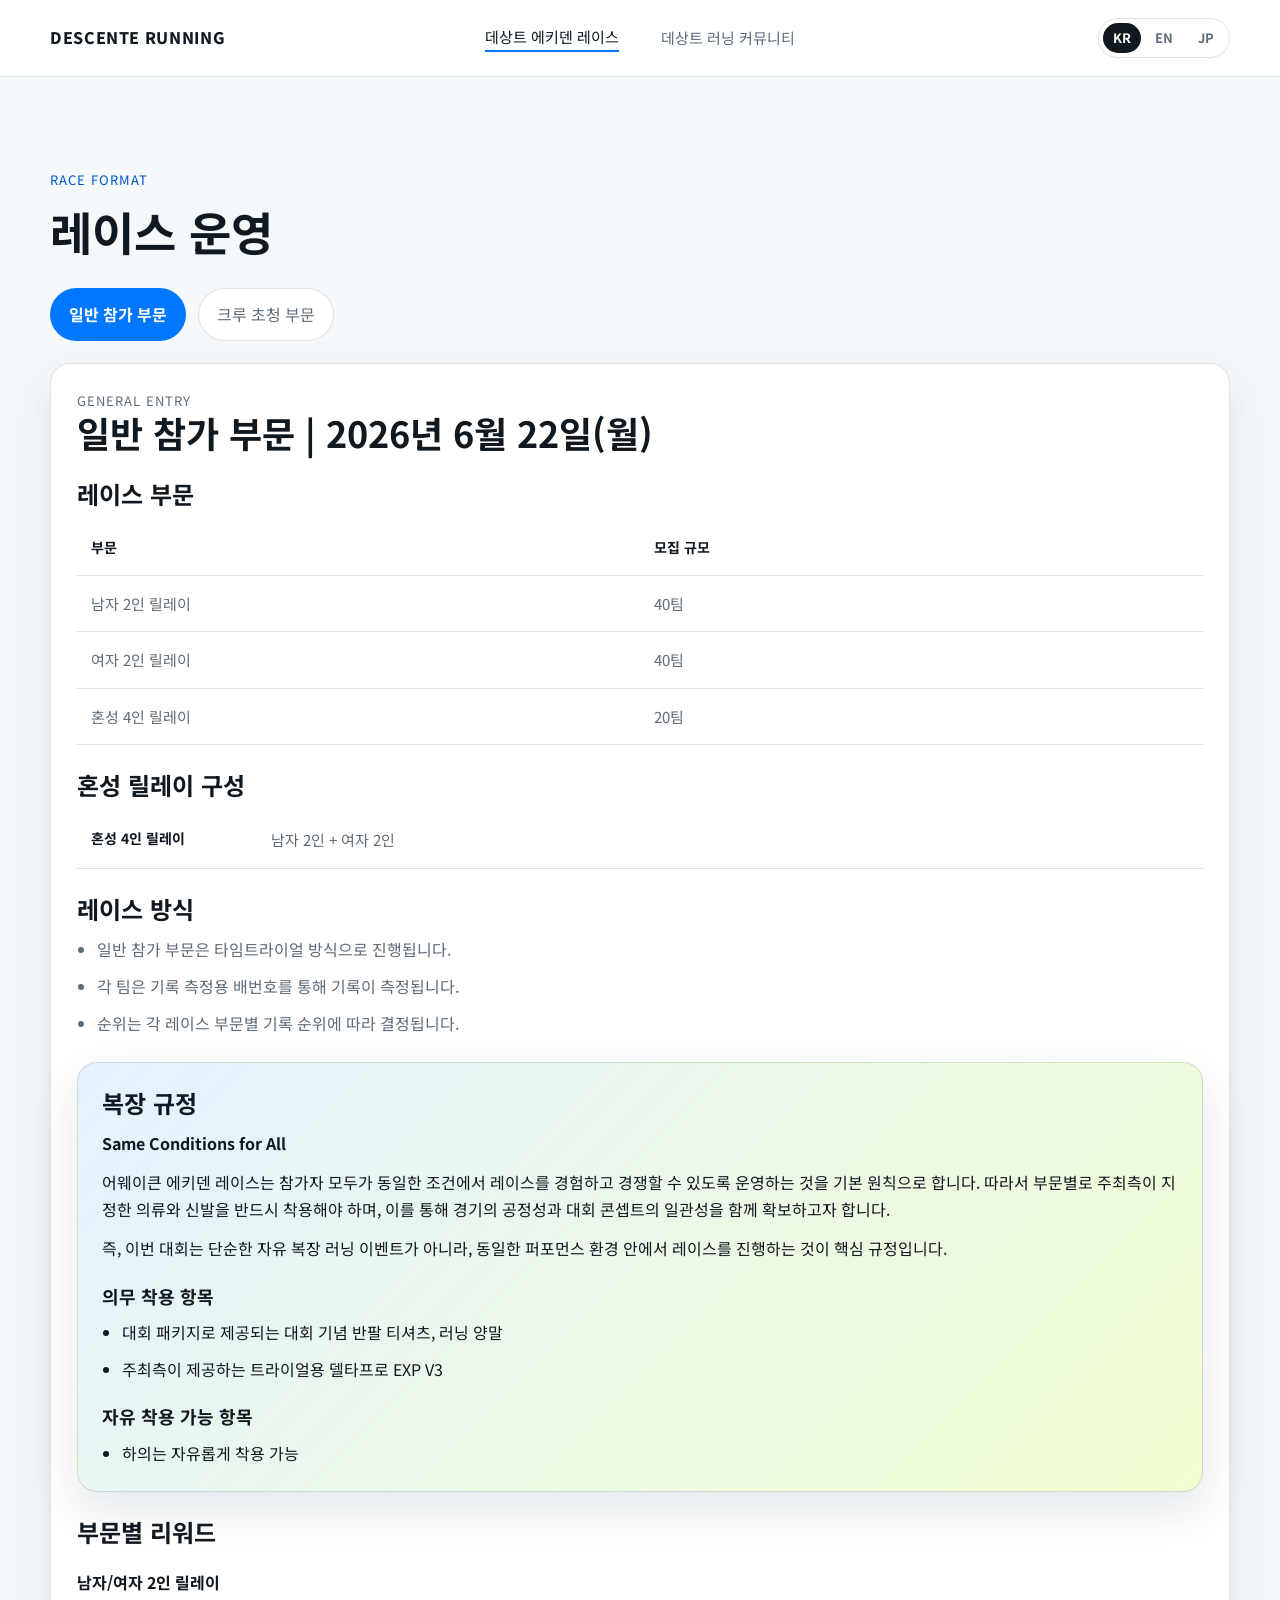
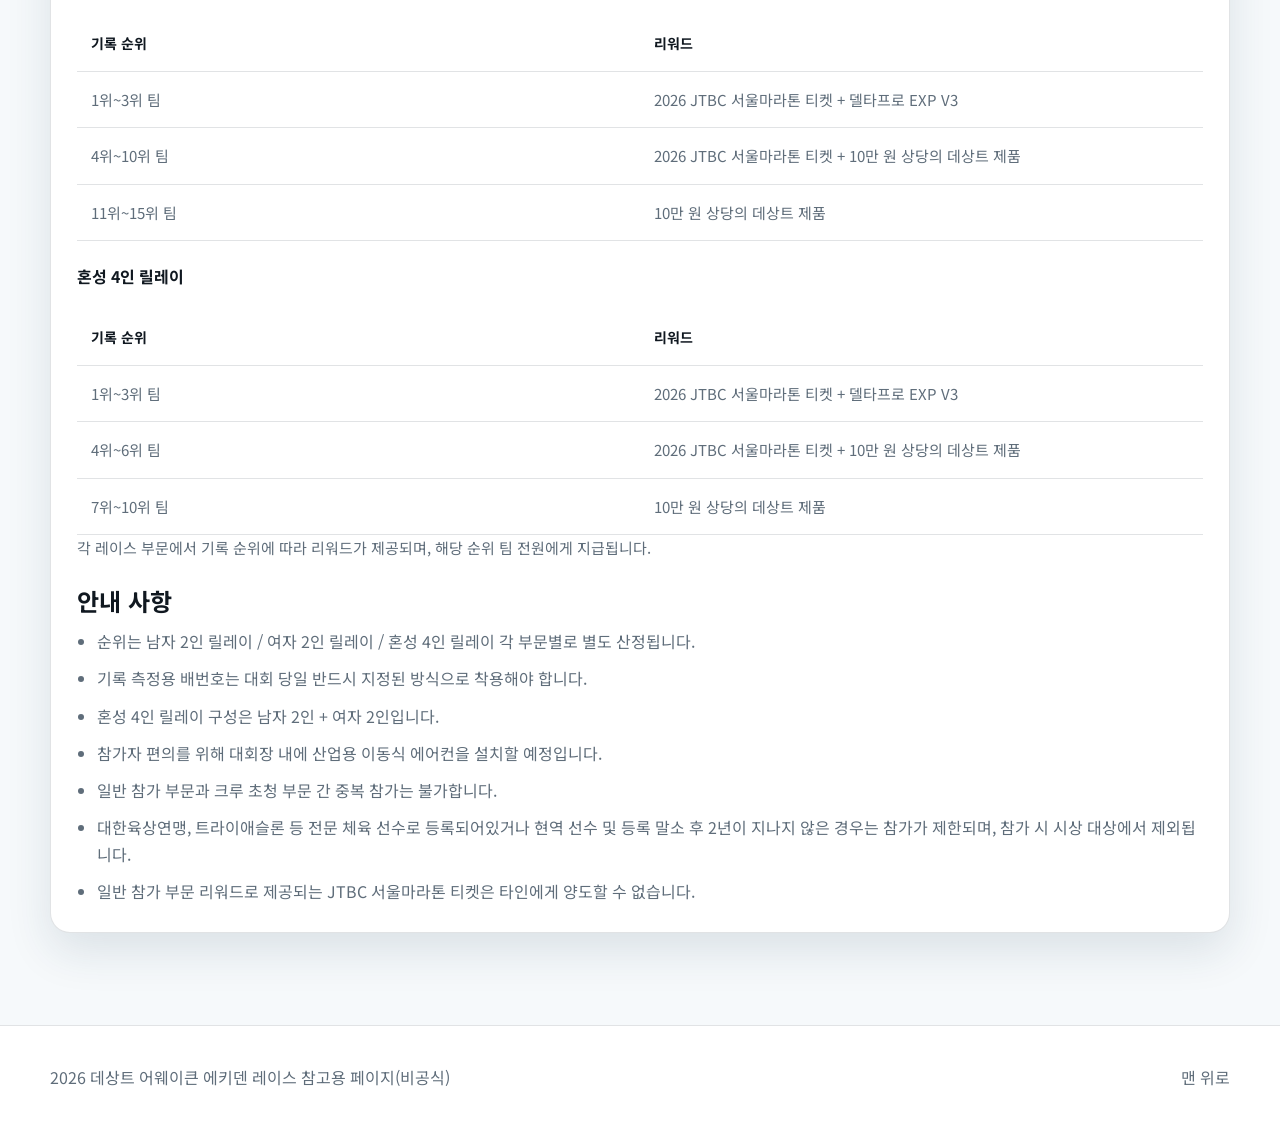
==== commit f52261f0: "Update homepage content" ====
--- a/race.html
+++ b/race.html
@@ -113,8 +113,8 @@
               <table>
                 <thead><tr><th>기록 순위</th><th>리워드</th></tr></thead>
                 <tbody>
-                  <tr><td>1위~3위 팀</td><td>2026 JTBC 서울마라톤 티켓 + 델타프로 EXP V3 + 10만 원 상당의 데상트 제품</td></tr>
-                  <tr><td>4위~10위 팀</td><td>2026 JTBC 서울마라톤 티켓</td></tr>
+                  <tr><td>1위~3위 팀</td><td>2026 JTBC 서울마라톤 티켓 + 델타프로 EXP V3</td></tr>
+                  <tr><td>4위~10위 팀</td><td>2026 JTBC 서울마라톤 티켓 + 10만 원 상당의 데상트 제품</td></tr>
                   <tr><td>11위~15위 팀</td><td>10만 원 상당의 데상트 제품</td></tr>
                 </tbody>
               </table>
@@ -122,8 +122,8 @@
               <table>
                 <thead><tr><th>기록 순위</th><th>리워드</th></tr></thead>
                 <tbody>
-                  <tr><td>1위~3위 팀</td><td>2026 JTBC 서울마라톤 티켓 + 델타프로 EXP V3 + 10만 원 상당의 데상트 제품</td></tr>
-                  <tr><td>4위~6위 팀</td><td>2026 JTBC 서울마라톤 티켓</td></tr>
+                  <tr><td>1위~3위 팀</td><td>2026 JTBC 서울마라톤 티켓 + 델타프로 EXP V3</td></tr>
+                  <tr><td>4위~6위 팀</td><td>2026 JTBC 서울마라톤 티켓 + 10만 원 상당의 데상트 제품</td></tr>
                   <tr><td>7위~10위 팀</td><td>10만 원 상당의 데상트 제품</td></tr>
                 </tbody>
               </table>
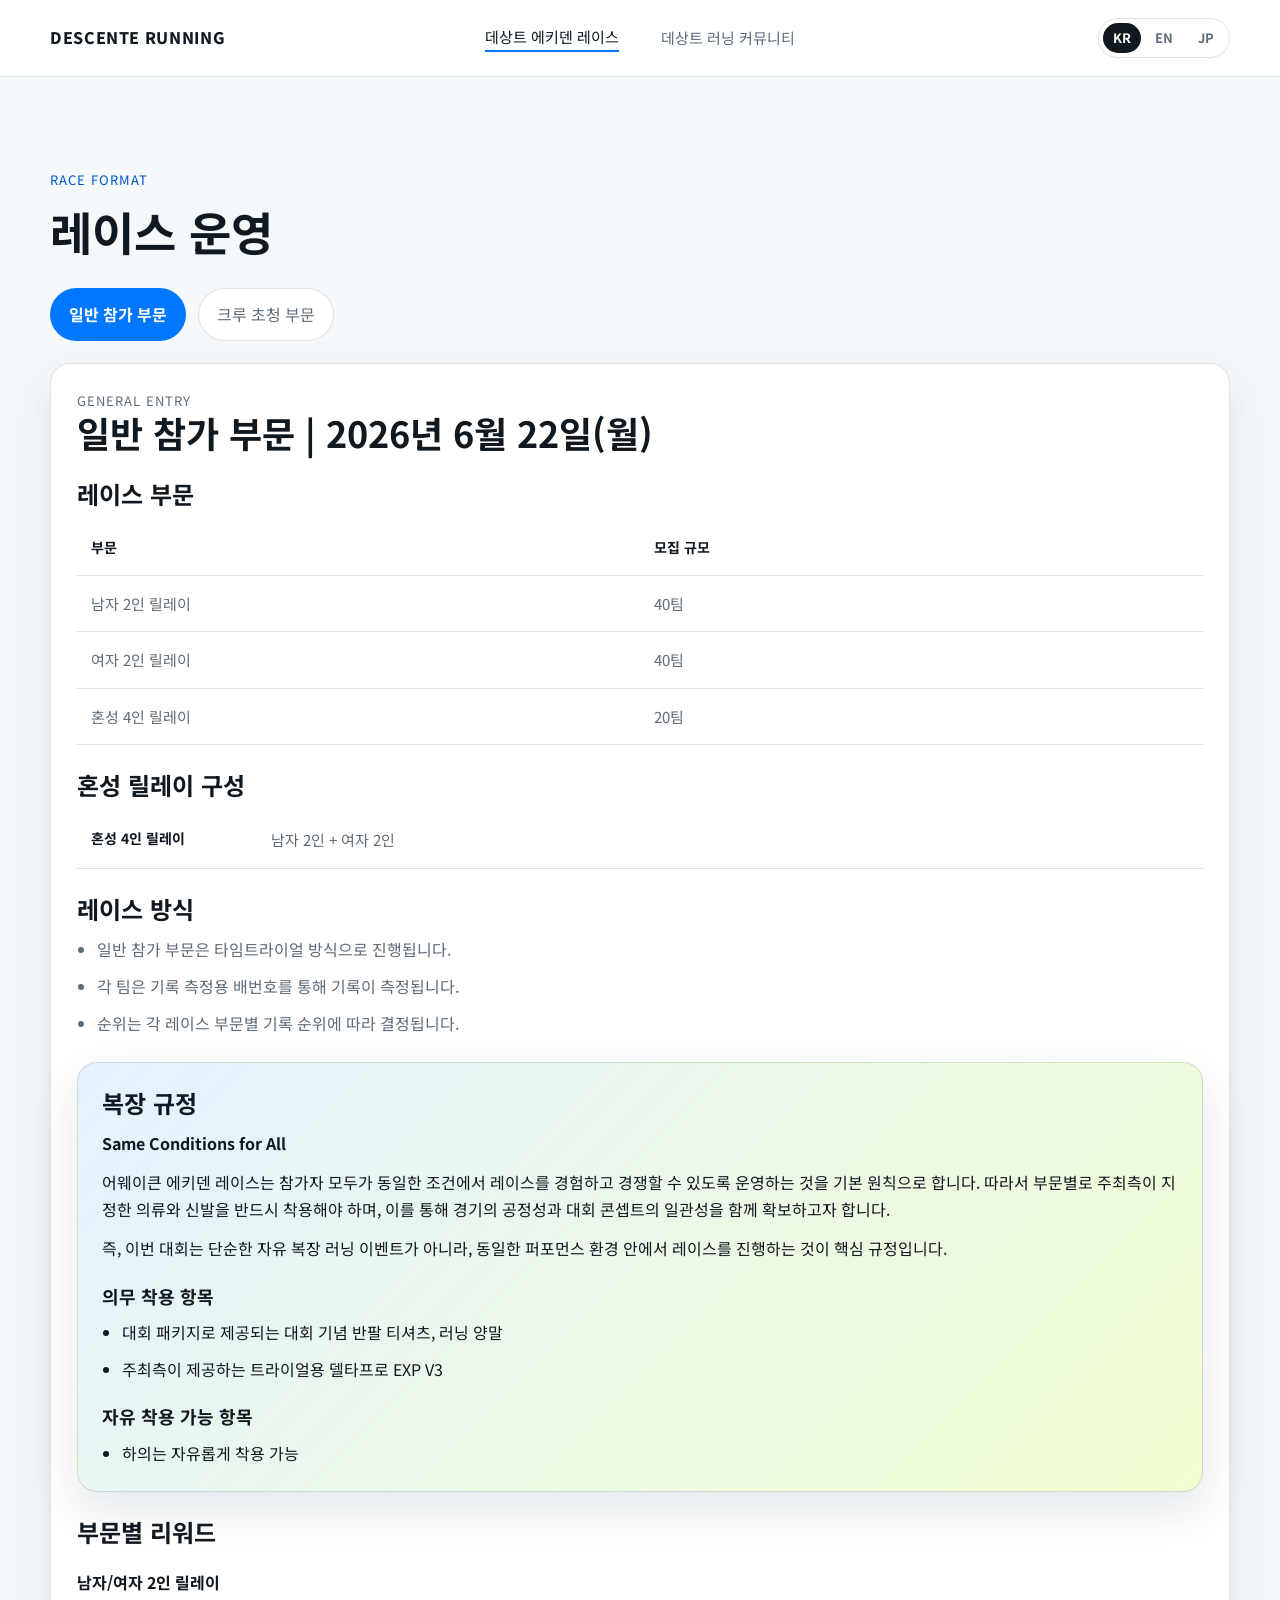
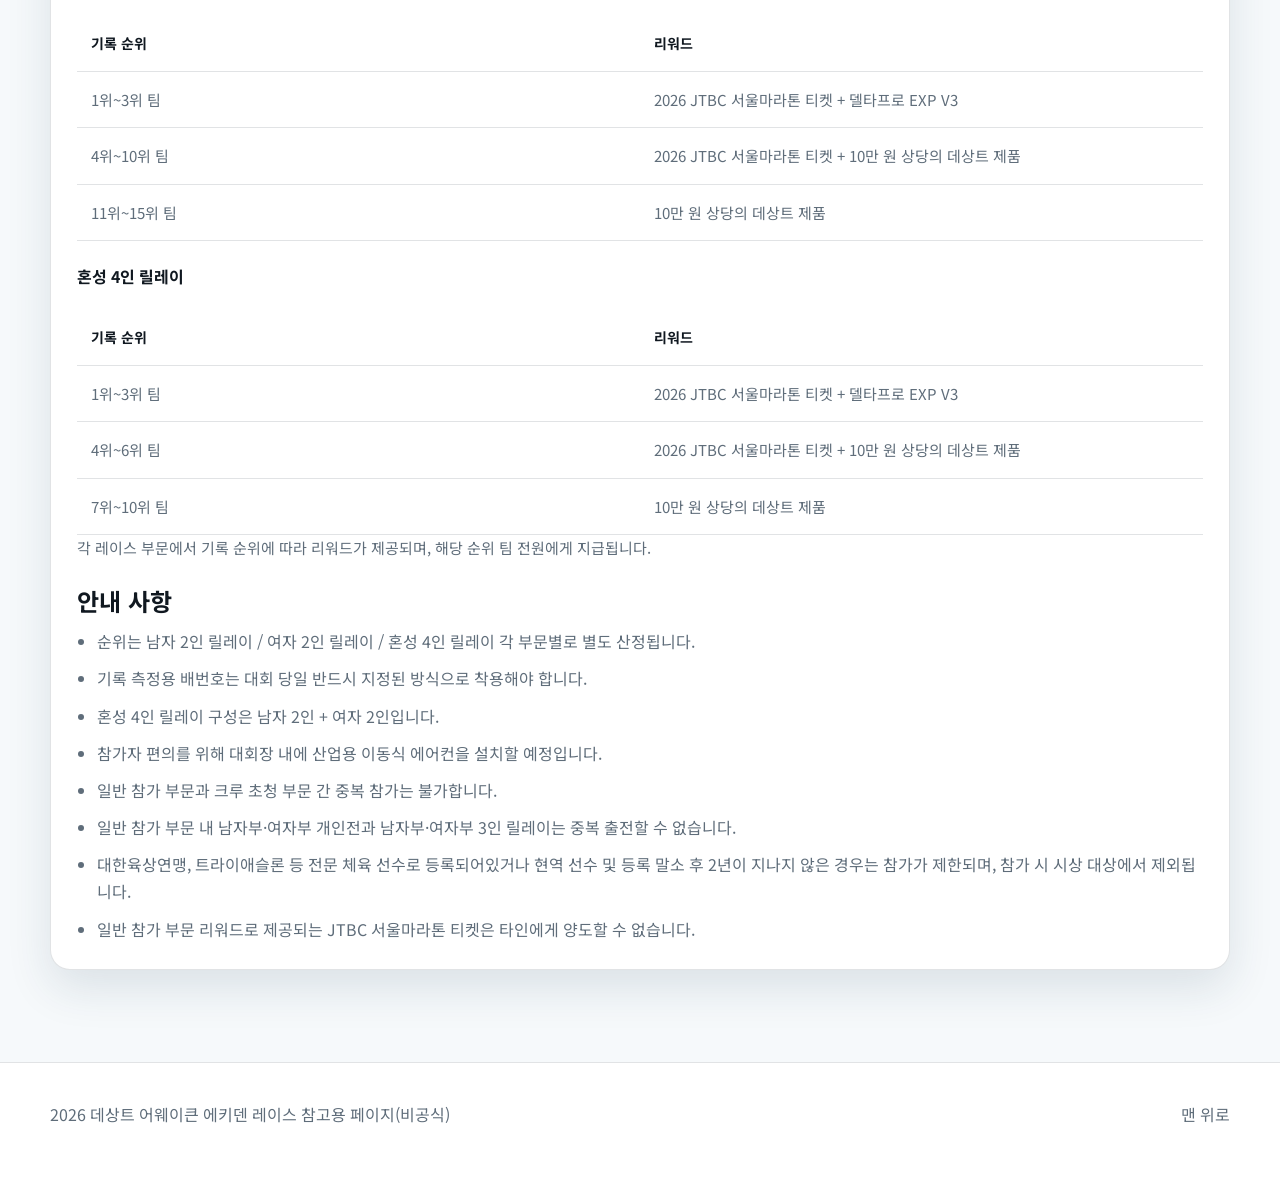
==== commit 09b8bcea: "Update race participation note" ====
--- a/race.html
+++ b/race.html
@@ -138,6 +138,7 @@
                 <li>혼성 4인 릴레이 구성은 남자 2인 + 여자 2인입니다.</li>
                 <li>참가자 편의를 위해 대회장 내에 산업용 이동식 에어컨을 설치할 예정입니다.</li>
                 <li>일반 참가 부문과 크루 초청 부문 간 중복 참가는 불가합니다.</li>
+                <li>일반 참가 부문 내 남자부·여자부 개인전과 남자부·여자부 3인 릴레이는 중복 출전할 수 없습니다.</li>
                 <li>대한육상연맹, 트라이애슬론 등 전문 체육 선수로 등록되어있거나 현역 선수 및 등록 말소 후 2년이 지나지 않은 경우는 참가가 제한되며, 참가 시 시상 대상에서 제외됩니다.</li>
                 <li>일반 참가 부문 리워드로 제공되는 JTBC 서울마라톤 티켓은 타인에게 양도할 수 없습니다.</li>
               </ul>
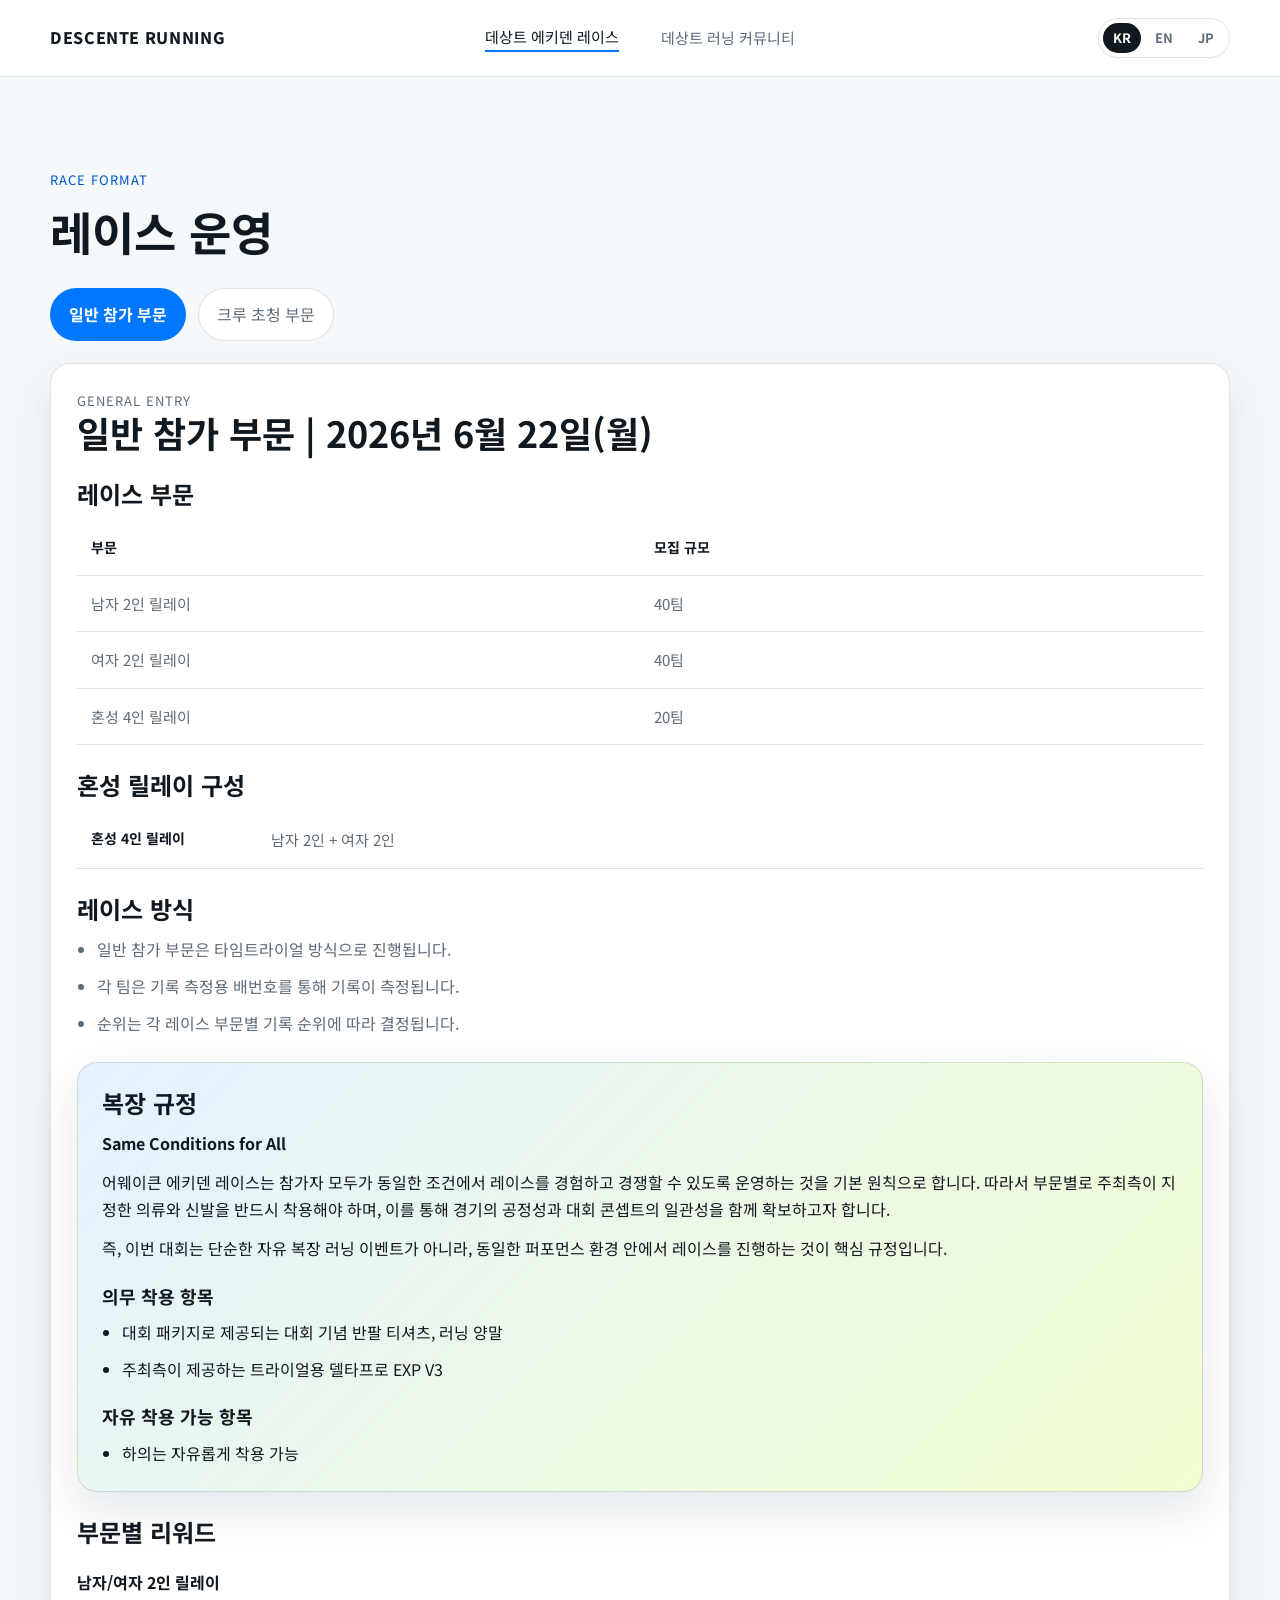
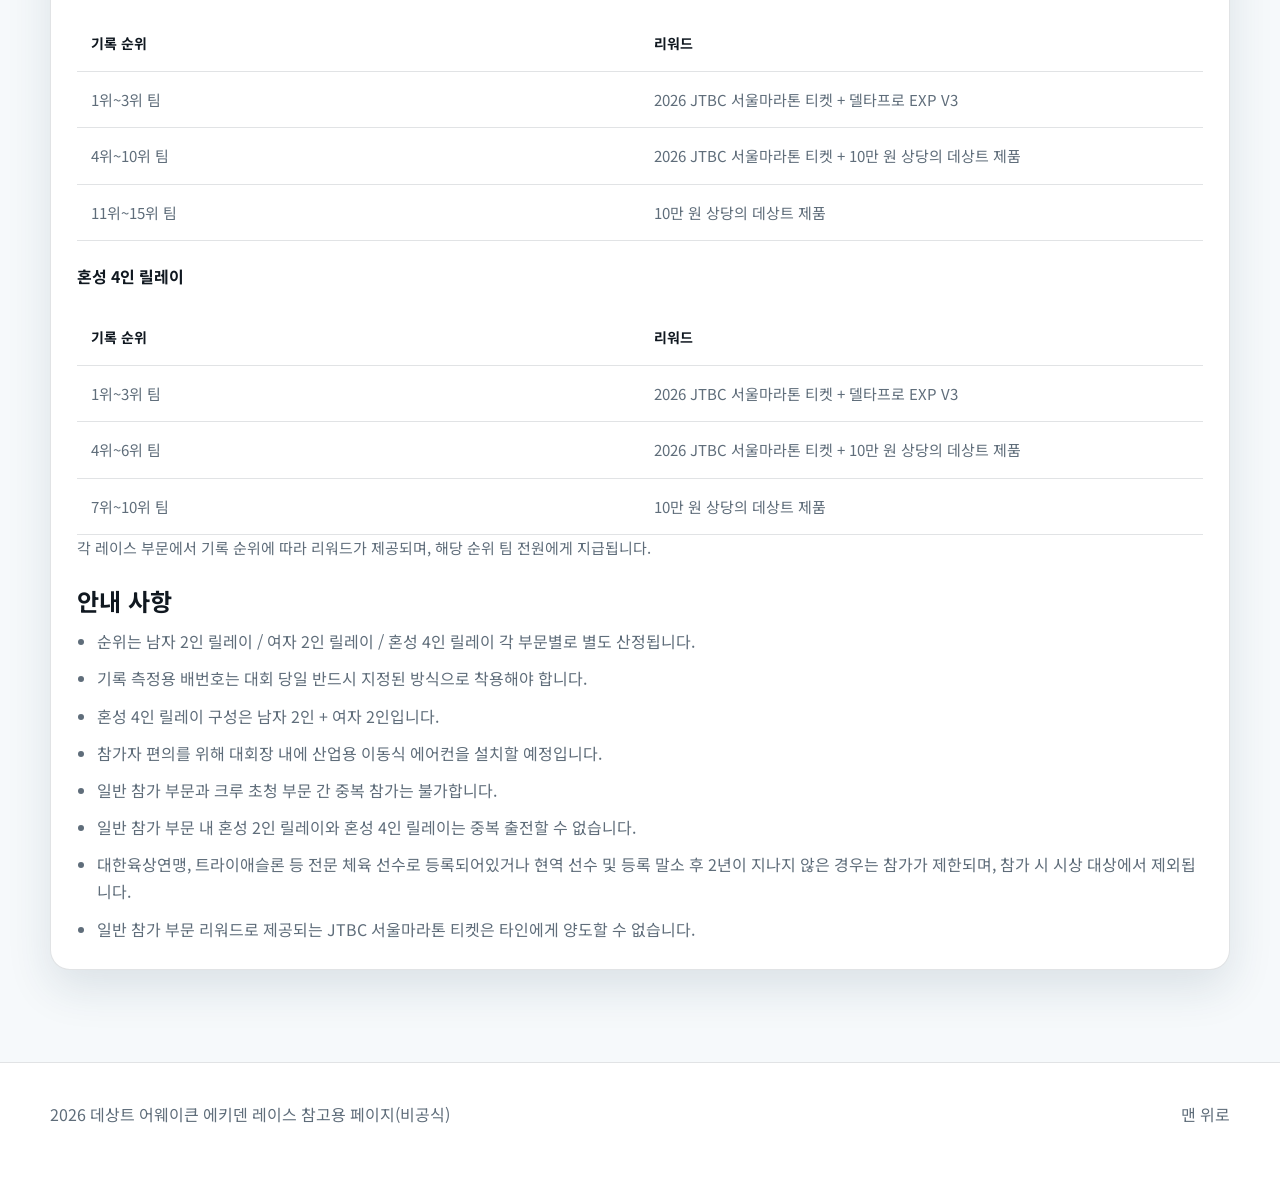
==== commit d86af9c1: "Update race entry overlap notes" ====
--- a/race.html
+++ b/race.html
@@ -138,7 +138,7 @@
                 <li>혼성 4인 릴레이 구성은 남자 2인 + 여자 2인입니다.</li>
                 <li>참가자 편의를 위해 대회장 내에 산업용 이동식 에어컨을 설치할 예정입니다.</li>
                 <li>일반 참가 부문과 크루 초청 부문 간 중복 참가는 불가합니다.</li>
-                <li>일반 참가 부문 내 남자부·여자부 개인전과 남자부·여자부 3인 릴레이는 중복 출전할 수 없습니다.</li>
+                <li>일반 참가 부문 내 혼성 2인 릴레이와 혼성 4인 릴레이는 중복 출전할 수 없습니다.</li>
                 <li>대한육상연맹, 트라이애슬론 등 전문 체육 선수로 등록되어있거나 현역 선수 및 등록 말소 후 2년이 지나지 않은 경우는 참가가 제한되며, 참가 시 시상 대상에서 제외됩니다.</li>
                 <li>일반 참가 부문 리워드로 제공되는 JTBC 서울마라톤 티켓은 타인에게 양도할 수 없습니다.</li>
               </ul>
@@ -311,6 +311,7 @@
               <ul>
                 <li>참가자 편의를 위해 대회장 내에 산업용 이동식 에어컨을 설치할 예정입니다.</li>
                 <li>일반 참가 부문과 크루 초청 부문 간 중복 참가는 불가합니다.</li>
+                <li>크루 초청 부문 내 개인전과 남자부·여자부 3인 릴레이는 중복 출전할 수 없으며, 혼성 4인 릴레이와 혼성 6인 릴레이도 중복 출전할 수 없습니다.</li>
                 <li>대한육상연맹, 트라이애슬론 등 전문 체육 선수로 등록되어있거나 현역 선수 및 등록 말소 후 2년이 지나지 않은 경우는 참가가 제한되며, 참가 시 시상 대상에서 제외됩니다.</li>
                 <li>레이스를 통해 확보한 JTBC 서울마라톤 티켓은 참가자 동의하에 크루 내에서 자유롭게 사용할 수 있습니다.</li>
                 <li>레이스 부문별 토너먼트 조 추첨은 5월 9일(토, 예정) 온라인 또는 오프라인으로 진행할 예정입니다.</li>
